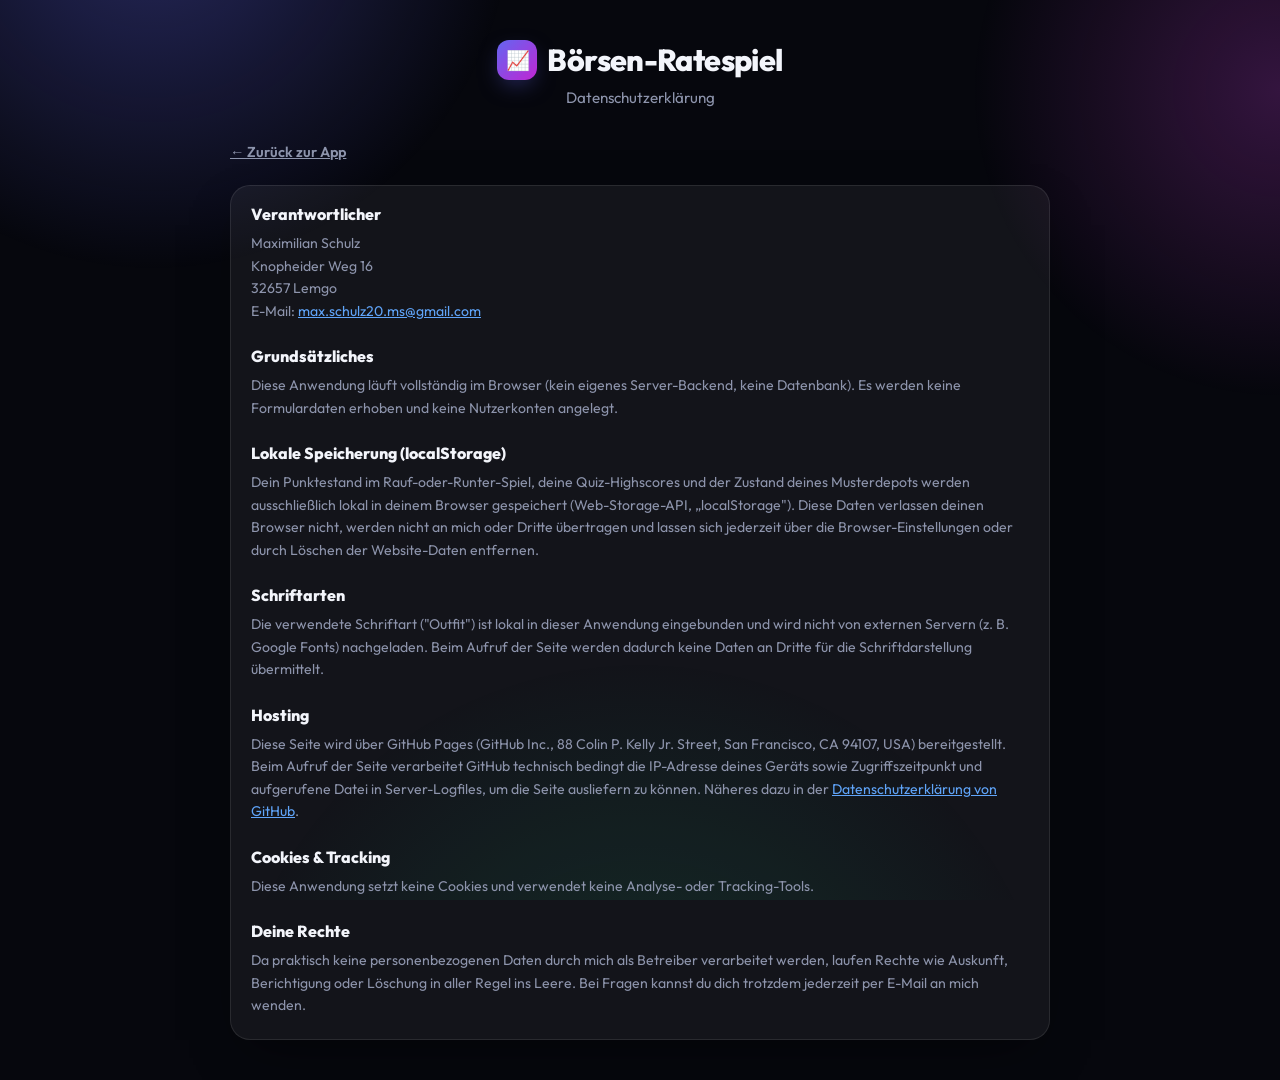
==== datenschutz.html @ 4394cbc9 "Launch prep: Impressum, Datenschutz, self-hosted font Vorbereitung für den geplanten öffentlichen St" ====
<!DOCTYPE html>
<html lang="de">
<head>
<meta charset="UTF-8">
<meta name="viewport" content="width=device-width, initial-scale=1.0">
<title>Datenschutz — Börsen-Ratespiel</title>
<meta name="robots" content="noindex">
<link rel="icon" href="favicon.png">
<link rel="stylesheet" href="style.css">
</head>
<body>
  <div class="bg-glow" aria-hidden="true"></div>
  <div class="app">
    <header>
      <h1><span class="logo-badge">📈</span> Börsen-Ratespiel</h1>
      <p class="subtitle">Datenschutzerklärung</p>
    </header>

    <a href="index.html" class="back-btn">← Zurück zur App</a>

    <div class="panel legal-panel">
      <h2>Verantwortlicher</h2>
      <p>
        Maximilian Schulz<br>
        Knopheider Weg 16<br>
        32657 Lemgo<br>
        E-Mail: <a href="mailto:max.schulz20.ms@gmail.com">max.schulz20.ms@gmail.com</a>
      </p>

      <h2>Grundsätzliches</h2>
      <p>
        Diese Anwendung läuft vollständig im Browser (kein eigenes Server-Backend, keine Datenbank). Es werden keine
        Formulardaten erhoben und keine Nutzerkonten angelegt.
      </p>

      <h2>Lokale Speicherung (localStorage)</h2>
      <p>
        Dein Punktestand im Rauf-oder-Runter-Spiel, deine Quiz-Highscores und der Zustand deines Musterdepots werden
        ausschließlich lokal in deinem Browser gespeichert (Web-Storage-API, „localStorage"). Diese Daten verlassen
        deinen Browser nicht, werden nicht an mich oder Dritte übertragen und lassen sich jederzeit über die
        Browser-Einstellungen oder durch Löschen der Website-Daten entfernen.
      </p>

      <h2>Schriftarten</h2>
      <p>
        Die verwendete Schriftart ("Outfit") ist lokal in dieser Anwendung eingebunden und wird nicht von externen
        Servern (z. B. Google Fonts) nachgeladen. Beim Aufruf der Seite werden dadurch keine Daten an Dritte für die
        Schriftdarstellung übermittelt.
      </p>

      <h2>Hosting</h2>
      <p>
        Diese Seite wird über GitHub Pages (GitHub Inc., 88 Colin P. Kelly Jr. Street, San Francisco, CA 94107, USA)
        bereitgestellt. Beim Aufruf der Seite verarbeitet GitHub technisch bedingt die IP-Adresse deines Geräts sowie
        Zugriffszeitpunkt und aufgerufene Datei in Server-Logfiles, um die Seite ausliefern zu können. Näheres dazu in
        der <a href="https://docs.github.com/site-policy/privacy-policies/github-general-privacy-statement" target="_blank" rel="noopener noreferrer">Datenschutzerklärung von GitHub</a>.
      </p>

      <h2>Cookies &amp; Tracking</h2>
      <p>Diese Anwendung setzt keine Cookies und verwendet keine Analyse- oder Tracking-Tools.</p>

      <h2>Deine Rechte</h2>
      <p>
        Da praktisch keine personenbezogenen Daten durch mich als Betreiber verarbeitet werden, laufen Rechte wie
        Auskunft, Berichtigung oder Löschung in aller Regel ins Leere. Bei Fragen kannst du dich trotzdem jederzeit
        per E-Mail an mich wenden.
      </p>
    </div>
  </div>
</body>
</html>
---- style.css ----
@font-face {
  font-family: 'Outfit';
  font-style: normal;
  font-weight: 400 800;
  font-display: swap;
  src: url('fonts/outfit-variable.woff2') format('woff2-variations'), url('fonts/outfit-variable.woff2') format('woff2');
}

:root {
  --bg: #06070d;
  --panel: rgba(255, 255, 255, 0.055);
  --panel-border: rgba(255, 255, 255, 0.09);
  --panel-hover: rgba(255, 255, 255, 0.09);
  --text: #f3f5fb;
  --muted: #8d94ac;
  --green: #34d399;
  --green-2: #10b981;
  --red: #fb7185;
  --red-2: #f43f5e;
  --blue: #60a5fa;
  --blue-2: #6366f1;
  --purple: #a78bfa;
  --purple-2: #c026d3;
  --accent: #6366f1;
  --shadow: 0 20px 50px -20px rgba(0, 0, 0, 0.6);
}

* { box-sizing: border-box; }

body {
  margin: 0;
  min-height: 100vh;
  background: var(--bg);
  color: var(--text);
  font-family: 'Outfit', -apple-system, BlinkMacSystemFont, "Segoe UI", Roboto, sans-serif;
  display: flex;
  justify-content: center;
  padding: 40px 16px;
  position: relative;
  overflow-x: hidden;
  -webkit-font-smoothing: antialiased;
}

.bg-glow {
  position: fixed;
  inset: 0;
  z-index: 0;
  pointer-events: none;
  background:
    radial-gradient(600px circle at 12% -10%, rgba(99, 102, 241, 0.35), transparent 60%),
    radial-gradient(560px circle at 100% 10%, rgba(217, 70, 239, 0.22), transparent 55%),
    radial-gradient(700px circle at 50% 120%, rgba(16, 185, 129, 0.16), transparent 60%);
  animation: drift 18s ease-in-out infinite alternate;
}

@keyframes drift {
  from { transform: translate3d(0, 0, 0) scale(1); }
  to { transform: translate3d(0, 20px, 0) scale(1.05); }
}

.app {
  width: 100%;
  max-width: 820px;
  position: relative;
  z-index: 1;
}

header {
  text-align: center;
  margin-bottom: 28px;
  animation: fadeInUp 0.5s ease both;
}

h1 {
  margin: 0 0 8px;
  font-size: 1.9rem;
  font-weight: 800;
  letter-spacing: -0.02em;
  display: flex;
  align-items: center;
  justify-content: center;
  gap: 10px;
}

.logo-badge {
  display: inline-flex;
  align-items: center;
  justify-content: center;
  width: 40px;
  height: 40px;
  border-radius: 12px;
  background: linear-gradient(135deg, var(--blue-2), var(--purple-2));
  font-size: 1.2rem;
  box-shadow: 0 8px 24px -8px rgba(99, 102, 241, 0.6);
}

.subtitle {
  margin: 0;
  color: var(--muted);
  font-size: 0.95rem;
}

/* Menu */

.menu-eyebrow {
  margin: 0 0 10px 4px;
  color: var(--muted);
  font-size: 0.72rem;
  font-weight: 700;
  text-transform: uppercase;
  letter-spacing: 0.08em;
  animation: fadeInUp 0.4s ease both;
}

.menu {
  display: flex;
  flex-direction: column;
  gap: 12px;
}

.menu-item {
  display: flex;
  align-items: center;
  gap: 16px;
  width: 100%;
  background: var(--panel);
  border: 1px solid var(--panel-border);
  backdrop-filter: blur(16px);
  -webkit-backdrop-filter: blur(16px);
  color: var(--text);
  border-radius: 18px;
  padding: 16px 18px;
  font-family: inherit;
  text-align: left;
  cursor: pointer;
  transition: transform 0.18s cubic-bezier(.2,.8,.2,1), background 0.18s ease, box-shadow 0.18s ease, border-color 0.18s ease;
  opacity: 0;
  animation: fadeInUp 0.5s cubic-bezier(.2,.8,.2,1) forwards;
}

.menu:nth-child(1) .menu-item:nth-child(1) { animation-delay: 0.05s; }
.menu .menu-item:nth-child(1) { animation-delay: 0.05s; }
.menu .menu-item:nth-child(2) { animation-delay: 0.12s; }
.menu .menu-item:nth-child(3) { animation-delay: 0.19s; }
.menu .menu-item:nth-child(4) { animation-delay: 0.26s; }

.menu-item:not(:disabled):hover {
  transform: translateY(-2px);
  background: var(--panel-hover);
  border-color: rgba(255, 255, 255, 0.16);
  box-shadow: var(--shadow);
}

.menu-item:not(:disabled):active { transform: translateY(0) scale(0.98); }
.menu-item:disabled { opacity: 0.35; cursor: default; }

.menu-icon {
  flex-shrink: 0;
  display: flex;
  align-items: center;
  justify-content: center;
  width: 46px;
  height: 46px;
  border-radius: 14px;
  font-size: 1.3rem;
  background: rgba(255, 255, 255, 0.06);
}

.menu-item.accent-blue .menu-icon { background: linear-gradient(135deg, rgba(96,165,250,0.35), rgba(99,102,241,0.25)); }
.menu-item.accent-purple .menu-icon { background: linear-gradient(135deg, rgba(167,139,250,0.35), rgba(192,38,211,0.25)); }
.menu-item.accent-game .menu-icon { background: linear-gradient(135deg, rgba(52,211,153,0.35), rgba(251,113,133,0.25)); }
.menu-item.accent-depot .menu-icon { background: linear-gradient(135deg, rgba(250,204,21,0.35), rgba(52,211,153,0.25)); }

.menu-text {
  flex: 1;
  display: flex;
  flex-direction: column;
  gap: 2px;
  min-width: 0;
}

.menu-label { font-size: 1.02rem; font-weight: 700; }
.menu-sub { font-size: 0.78rem; color: var(--muted); }

.menu-arrow {
  color: var(--muted);
  font-size: 1.1rem;
  transition: transform 0.18s ease, color 0.18s ease;
}

.menu-item:not(:disabled):hover .menu-arrow {
  transform: translateX(3px);
  color: var(--text);
}

/* Views */

.view {
  animation: fadeInUp 0.35s cubic-bezier(.2,.8,.2,1) both;
}

.view.hidden { display: none !important; }

.back-btn {
  display: inline-flex;
  align-items: center;
  gap: 6px;
  background: none;
  border: none;
  color: var(--muted);
  font-family: inherit;
  font-size: 0.9rem;
  font-weight: 600;
  cursor: pointer;
  padding: 8px 0;
  margin-bottom: 12px;
  transition: color 0.15s ease, transform 0.15s ease;
}

.back-btn:hover { color: var(--text); transform: translateX(-2px); }

@keyframes fadeInUp {
  from { opacity: 0; transform: translateY(14px); }
  to { opacity: 1; transform: translateY(0); }
}

/* Game */

.stats {
  display: flex;
  justify-content: space-between;
  gap: 12px;
  margin-bottom: 18px;
}

.stat {
  position: relative;
  flex: 1;
  background: var(--panel);
  border: 1px solid var(--panel-border);
  border-radius: 14px;
  padding: 12px 10px;
  text-align: center;
}

.multiplier-badge {
  position: absolute;
  top: -8px;
  right: -6px;
  background: linear-gradient(135deg, #facc15, #fb923c);
  color: #1a1200;
  font-size: 0.62rem;
  font-weight: 800;
  padding: 3px 7px;
  border-radius: 999px;
  box-shadow: 0 4px 10px -2px rgba(250, 204, 21, 0.6);
  animation: badgePop 0.3s cubic-bezier(.2,.8,.2,1) both;
}

@keyframes badgePop {
  from { transform: scale(0); }
  to { transform: scale(1); }
}

.round-timer-track {
  height: 6px;
  border-radius: 6px;
  background: rgba(255, 255, 255, 0.08);
  margin-bottom: 14px;
  overflow: hidden;
}

.round-timer-bar {
  height: 100%;
  background: linear-gradient(90deg, var(--blue-2), var(--purple-2));
  border-radius: 6px;
  transition: width 0.1s linear;
}

.round-timer-bar.urgent {
  background: linear-gradient(90deg, var(--red-2), var(--red));
}

.streak-toast {
  position: absolute;
  top: 14px;
  left: 50%;
  transform: translateX(-50%) scale(0.8);
  background: linear-gradient(135deg, rgba(250, 204, 21, 0.22), rgba(251, 146, 60, 0.22));
  border: 1px solid rgba(250, 204, 21, 0.5);
  color: #facc15;
  font-weight: 800;
  font-size: 0.85rem;
  padding: 8px 16px;
  border-radius: 999px;
  white-space: nowrap;
  opacity: 0;
}

.streak-toast.pop {
  animation: streakToastPop 1.8s cubic-bezier(.2,.8,.2,1) both;
}

@keyframes streakToastPop {
  0% { opacity: 0; transform: translateX(-50%) scale(0.8) translateY(-6px); }
  15% { opacity: 1; transform: translateX(-50%) scale(1.05) translateY(0); }
  25% { transform: translateX(-50%) scale(1) translateY(0); }
  80% { opacity: 1; }
  100% { opacity: 0; transform: translateX(-50%) scale(0.95) translateY(-4px); }
}

.stat .label {
  display: block;
  font-size: 0.68rem;
  color: var(--muted);
  text-transform: uppercase;
  letter-spacing: 0.06em;
}

.stat .value {
  display: block;
  font-size: 1.5rem;
  font-weight: 800;
  margin-top: 3px;
  font-variant-numeric: tabular-nums;
  transition: transform 0.25s cubic-bezier(.2,.8,.2,1);
}

.stat .value.bump { transform: scale(1.25); }

.chart-wrap {
  position: relative;
  background: var(--panel);
  border: 1px solid var(--panel-border);
  border-radius: 20px;
  padding: 14px;
  margin-bottom: 20px;
  box-shadow: var(--shadow);
}

canvas {
  width: 100%;
  height: auto;
  display: block;
  border-radius: 12px;
}

.banner {
  position: absolute;
  top: 50%;
  left: 50%;
  transform: translate(-50%, -50%) scale(0.9);
  padding: 16px 26px;
  border-radius: 16px;
  font-size: 1.35rem;
  font-weight: 800;
  text-align: center;
  backdrop-filter: blur(10px);
  -webkit-backdrop-filter: blur(10px);
  box-shadow: 0 16px 40px -12px rgba(0,0,0,0.6);
  animation: popIn 0.35s cubic-bezier(.2,.8,.2,1) both;
}

@keyframes popIn {
  from { opacity: 0; transform: translate(-50%, -50%) scale(0.75); }
  to { opacity: 1; transform: translate(-50%, -50%) scale(1); }
}

.banner.hidden { display: none; }
.banner.correct { background: rgba(52, 211, 153, 0.16); color: var(--green); border: 1px solid rgba(52, 211, 153, 0.4); }
.banner.wrong { background: rgba(251, 113, 133, 0.16); color: var(--red); border: 1px solid rgba(251, 113, 133, 0.4); }

.controls {
  display: flex;
  gap: 12px;
  margin-bottom: 16px;
}

.btn {
  flex: 1;
  padding: 15px 16px;
  border: none;
  border-radius: 14px;
  font-family: inherit;
  font-size: 1rem;
  font-weight: 700;
  cursor: pointer;
  transition: transform 0.15s cubic-bezier(.2,.8,.2,1), box-shadow 0.15s ease, opacity 0.15s ease;
  color: white;
}

.btn:not(:disabled):hover { transform: translateY(-2px); }
.btn:not(:disabled):active { transform: translateY(0) scale(0.97); }
.btn:disabled { opacity: 0.35; cursor: default; }

.btn.up {
  background: linear-gradient(135deg, var(--green), var(--green-2));
  box-shadow: 0 12px 24px -10px rgba(16, 185, 129, 0.6);
}

.btn.down {
  background: linear-gradient(135deg, var(--red), var(--red-2));
  box-shadow: 0 12px 24px -10px rgba(244, 63, 94, 0.6);
}

.btn.next {
  background: linear-gradient(135deg, var(--blue-2), var(--purple-2));
  box-shadow: 0 12px 24px -10px rgba(99, 102, 241, 0.6);
  flex: 1 1 100%;
}

.hint {
  text-align: center;
  color: var(--muted);
  font-size: 0.8rem;
  margin-top: 8px;
}

/* Panels (News / Lernen) */

.panel {
  background: var(--panel);
  border: 1px solid var(--panel-border);
  border-radius: 20px;
  padding: 18px 20px;
  margin-top: 4px;
  box-shadow: var(--shadow);
}

.panel h2 {
  margin: 0 0 14px;
  font-size: 1.15rem;
  font-weight: 800;
}

.info-list {
  list-style: none;
  margin: 0;
  padding: 0;
  display: flex;
  flex-direction: column;
  gap: 4px;
}

.info-list li {
  display: flex;
  flex-direction: column;
  gap: 3px;
  padding: 12px 14px;
  border-left: 3px solid var(--accent);
  border-radius: 0 12px 12px 0;
  background: rgba(255, 255, 255, 0.03);
  transition: background 0.15s ease, transform 0.15s ease;
}

.info-list li:hover {
  background: rgba(255, 255, 255, 0.06);
  transform: translateX(2px);
}

.info-list li:nth-child(4n+1) { border-left-color: var(--blue); }
.info-list li:nth-child(4n+2) { border-left-color: var(--purple); }
.info-list li:nth-child(4n+3) { border-left-color: var(--green); }
.info-list li:nth-child(4n+4) { border-left-color: var(--red); }

.info-headline {
  font-weight: 700;
  font-size: 0.95rem;
}

.info-desc {
  color: var(--muted);
  font-size: 0.85rem;
  line-height: 1.45;
}

.panel-note {
  margin: 16px 0 0;
  color: var(--muted);
  font-size: 0.72rem;
  text-align: center;
}

/* News */

.ticker {
  position: relative;
  overflow: hidden;
  background: linear-gradient(90deg, rgba(251, 113, 133, 0.16), rgba(250, 204, 21, 0.12));
  border: 1px solid rgba(251, 113, 133, 0.3);
  border-radius: 12px;
  padding: 8px 0;
  margin-bottom: 16px;
}

.ticker::before {
  content: '🔴 LIVE';
  position: absolute;
  left: 0;
  top: 0;
  bottom: 0;
  display: flex;
  align-items: center;
  padding: 0 10px;
  font-size: 0.68rem;
  font-weight: 800;
  background: var(--bg);
  color: var(--red);
  z-index: 2;
  box-shadow: 8px 0 12px -4px var(--bg);
}

.ticker-track {
  display: inline-block;
  white-space: nowrap;
  padding-left: 90px;
  font-size: 0.78rem;
  font-weight: 600;
  color: var(--text);
  animation: tickerScroll 30s linear infinite;
}

@keyframes tickerScroll {
  from { transform: translateX(0); }
  to { transform: translateX(-50%); }
}

.news-top {
  position: relative;
  background: linear-gradient(135deg, rgba(250, 204, 21, 0.14), rgba(251, 146, 60, 0.08));
  border: 1px solid rgba(250, 204, 21, 0.35);
  border-radius: 20px;
  padding: 20px 20px 18px;
  margin-bottom: 16px;
  box-shadow: var(--shadow);
}

.news-top-ribbon {
  display: inline-block;
  background: linear-gradient(135deg, #facc15, #fb923c);
  color: #1a1200;
  font-size: 0.68rem;
  font-weight: 800;
  padding: 4px 10px;
  border-radius: 999px;
  margin-bottom: 10px;
}

.news-top h3 {
  margin: 8px 0 6px;
  font-size: 1.15rem;
  font-weight: 800;
}

.news-top p {
  margin: 0;
  color: var(--muted);
  font-size: 0.88rem;
  line-height: 1.5;
}

.news-chip {
  display: inline-block;
  font-size: 0.65rem;
  font-weight: 700;
  padding: 3px 8px;
  border-radius: 999px;
  margin-right: 6px;
}

.news-chip.category {
  background: rgba(96, 165, 250, 0.18);
  color: var(--blue);
}

.news-chip.sentiment {
  background: rgba(255, 255, 255, 0.08);
  color: var(--text);
}

.news-meta {
  display: flex;
  align-items: center;
  gap: 4px;
  margin-bottom: 2px;
}

.news-impact {
  margin-left: auto;
  font-size: 0.7rem;
  opacity: 0.9;
}

.news-feed li {
  animation: fadeInUp 0.3s ease both;
}

.news-feed li:nth-child(1) { animation-delay: 0.05s; }
.news-feed li:nth-child(2) { animation-delay: 0.1s; }
.news-feed li:nth-child(3) { animation-delay: 0.15s; }

/* Musterdepot */

.depot-panel-head {
  display: flex;
  align-items: center;
  justify-content: space-between;
  gap: 12px;
  margin-bottom: 14px;
}

.depot-panel-head h2 { margin: 0; }

.mini-btn {
  background: rgba(255, 255, 255, 0.08);
  border: 1px solid var(--panel-border);
  color: var(--text);
  font-family: inherit;
  font-size: 0.78rem;
  font-weight: 700;
  padding: 8px 12px;
  border-radius: 10px;
  cursor: pointer;
  transition: transform 0.15s ease, background 0.15s ease;
  white-space: nowrap;
}

.mini-btn:hover:not(:disabled) { background: rgba(255, 255, 255, 0.14); transform: translateY(-1px); }
.mini-btn:active:not(:disabled) { transform: translateY(0) scale(0.96); }
.mini-btn:disabled { opacity: 0.3; cursor: default; }

.mini-btn.buy { background: rgba(52, 211, 153, 0.18); border-color: rgba(52, 211, 153, 0.4); color: var(--green); }
.mini-btn.buy:hover:not(:disabled) { background: rgba(52, 211, 153, 0.28); }

.mini-btn.sell { background: rgba(251, 113, 133, 0.18); border-color: rgba(251, 113, 133, 0.4); color: var(--red); }
.mini-btn.sell:hover:not(:disabled) { background: rgba(251, 113, 133, 0.28); }

.mini-btn.start { background: rgba(52, 211, 153, 0.18); border-color: rgba(52, 211, 153, 0.4); color: var(--green); }
.mini-btn.start:hover:not(:disabled) { background: rgba(52, 211, 153, 0.28); }

.mini-btn.stop { background: rgba(250, 204, 21, 0.18); border-color: rgba(250, 204, 21, 0.4); color: #facc15; }
.mini-btn.stop:hover:not(:disabled) { background: rgba(250, 204, 21, 0.28); }

.live-hint {
  display: flex;
  align-items: center;
  gap: 8px;
  margin: 0 0 14px;
  font-size: 0.78rem;
  color: var(--muted);
}

.live-dot {
  width: 8px;
  height: 8px;
  border-radius: 50%;
  background: var(--green);
  box-shadow: 0 0 0 rgba(52, 211, 153, 0.6);
  animation: livePulse 1.6s ease infinite;
}

@keyframes livePulse {
  0% { box-shadow: 0 0 0 0 rgba(52, 211, 153, 0.6); }
  70% { box-shadow: 0 0 0 6px rgba(52, 211, 153, 0); }
  100% { box-shadow: 0 0 0 0 rgba(52, 211, 153, 0); }
}

.stock-price.flash-up, .stock-price.flash-down {
  border-radius: 4px;
  animation: priceFlash 1s ease;
}

.stock-price.flash-up { color: var(--green); }
.stock-price.flash-down { color: var(--red); }

@keyframes priceFlash {
  from { background: rgba(255, 255, 255, 0.18); }
  to { background: transparent; }
}

.stock-list {
  list-style: none;
  margin: 0;
  padding: 0;
  display: flex;
  flex-direction: column;
  gap: 8px;
}

.stock-row {
  display: flex;
  align-items: center;
  justify-content: space-between;
  gap: 12px;
  padding: 12px 14px;
  background: rgba(255, 255, 255, 0.03);
  border-radius: 12px;
  flex-wrap: wrap;
}

.stock-info {
  display: flex;
  flex-direction: column;
  gap: 2px;
  min-width: 0;
}

.stock-name { font-weight: 700; font-size: 0.95rem; }
.stock-price { font-size: 0.8rem; color: var(--muted); }
.stock-position { font-size: 0.78rem; color: var(--blue); }

.stock-actions {
  display: flex;
  gap: 8px;
  flex-shrink: 0;
}

.link-btn {
  background: none;
  border: none;
  color: var(--blue);
  font-family: inherit;
  font-size: inherit;
  font-weight: 700;
  cursor: pointer;
  padding: 0;
  text-decoration: underline;
}

.depot-reset-hint { margin-top: 14px; }

/* Lernen: Quiz */

.quiz-intro { margin: 0 0 16px; text-align: left; }

.level-list {
  list-style: none;
  margin: 0;
  padding: 0;
  display: flex;
  flex-direction: column;
  gap: 10px;
}

.level-row .level-btn { width: 100%; }

.quiz-progress-track {
  height: 6px;
  border-radius: 6px;
  background: rgba(255, 255, 255, 0.08);
  margin-bottom: 16px;
  overflow: hidden;
}

.quiz-progress-bar {
  height: 100%;
  background: linear-gradient(90deg, var(--blue-2), var(--purple-2));
  border-radius: 6px;
  transition: width 0.3s ease;
}

.quiz-panel h2 { font-size: 1.15rem; line-height: 1.4; }

.answer-list {
  list-style: none;
  margin: 0;
  padding: 0;
  display: flex;
  flex-direction: column;
  gap: 10px;
}

.answer-btn {
  width: 100%;
  text-align: left;
  background: rgba(255, 255, 255, 0.05);
  border: 1px solid var(--panel-border);
  color: var(--text);
  font-family: inherit;
  font-size: 0.92rem;
  font-weight: 600;
  padding: 13px 16px;
  border-radius: 12px;
  cursor: pointer;
  transition: background 0.15s ease, transform 0.15s ease, border-color 0.15s ease;
}

.answer-btn:not(:disabled):hover {
  background: rgba(255, 255, 255, 0.09);
  transform: translateY(-1px);
}

.answer-btn:disabled { cursor: default; }

.answer-btn.correct {
  background: rgba(52, 211, 153, 0.2);
  border-color: var(--green);
  color: var(--green);
}

.answer-btn.wrong {
  background: rgba(251, 113, 133, 0.2);
  border-color: var(--red);
  color: var(--red);
}

.quiz-explanation {
  margin: 14px 0 0;
  padding: 12px 14px;
  border-radius: 12px;
  font-size: 0.85rem;
  line-height: 1.5;
  background: rgba(255, 255, 255, 0.04);
}

.quiz-explanation.correct { color: var(--green); }
.quiz-explanation.wrong { color: var(--red); }

#quizNext { margin-top: 16px; }

.result-panel {
  text-align: center;
  padding: 32px 20px;
  animation: resultPopIn 0.4s cubic-bezier(.2,.8,.2,1) both;
}

@keyframes resultPopIn {
  from { opacity: 0; transform: scale(0.9); }
  to { opacity: 1; transform: scale(1); }
}

.result-emoji { font-size: 3rem; margin-bottom: 8px; }

.result-panel h2 { margin: 0 0 8px; font-size: 1.4rem; }

.result-panel .controls { margin-top: 20px; margin-bottom: 0; }

/* Confirm modal */

.modal-overlay {
  position: fixed;
  inset: 0;
  z-index: 100;
  display: flex;
  align-items: center;
  justify-content: center;
  padding: 20px;
  background: rgba(6, 7, 13, 0.7);
  backdrop-filter: blur(4px);
  -webkit-backdrop-filter: blur(4px);
  animation: fadeInUp 0.2s ease both;
}

.modal-overlay.hidden { display: none !important; }

.modal-panel {
  width: 100%;
  max-width: 360px;
  background: var(--panel);
  border: 1px solid var(--panel-border);
  border-radius: 18px;
  padding: 22px 20px;
  box-shadow: var(--shadow);
  backdrop-filter: blur(20px);
  -webkit-backdrop-filter: blur(20px);
  animation: resultPopIn 0.25s cubic-bezier(.2,.8,.2,1) both;
}

.modal-panel p {
  margin: 0 0 18px;
  font-size: 0.92rem;
  line-height: 1.5;
  text-align: center;
}

.modal-panel .controls { margin: 0; }

/* Legal pages (Impressum / Datenschutz) */

.legal-panel h2 {
  margin: 24px 0 8px;
  font-size: 1rem;
}

.legal-panel h2:first-child { margin-top: 0; }

.legal-panel p {
  margin: 0 0 4px;
  color: var(--muted);
  font-size: 0.88rem;
  line-height: 1.6;
}

.legal-panel a { color: var(--blue); }

.app-footer {
  text-align: center;
  margin-top: 28px;
  padding-top: 4px;
}

.app-footer a {
  color: var(--muted);
  font-size: 0.75rem;
  text-decoration: none;
  margin: 0 8px;
}

.app-footer a:hover { color: var(--text); text-decoration: underline; }

/* Confetti */

.confetti-piece {
  position: fixed;
  top: -12px;
  z-index: 50;
  border-radius: 2px;
  pointer-events: none;
  animation: confetti-fall linear forwards;
}

@keyframes confetti-fall {
  to { transform: translateY(110vh) rotate(540deg); opacity: 0.9; }
}

.hidden { display: none !important; }

@media (prefers-reduced-motion: reduce) {
  *, *::before, *::after { animation-duration: 0.01ms !important; animation-iteration-count: 1 !important; }
}
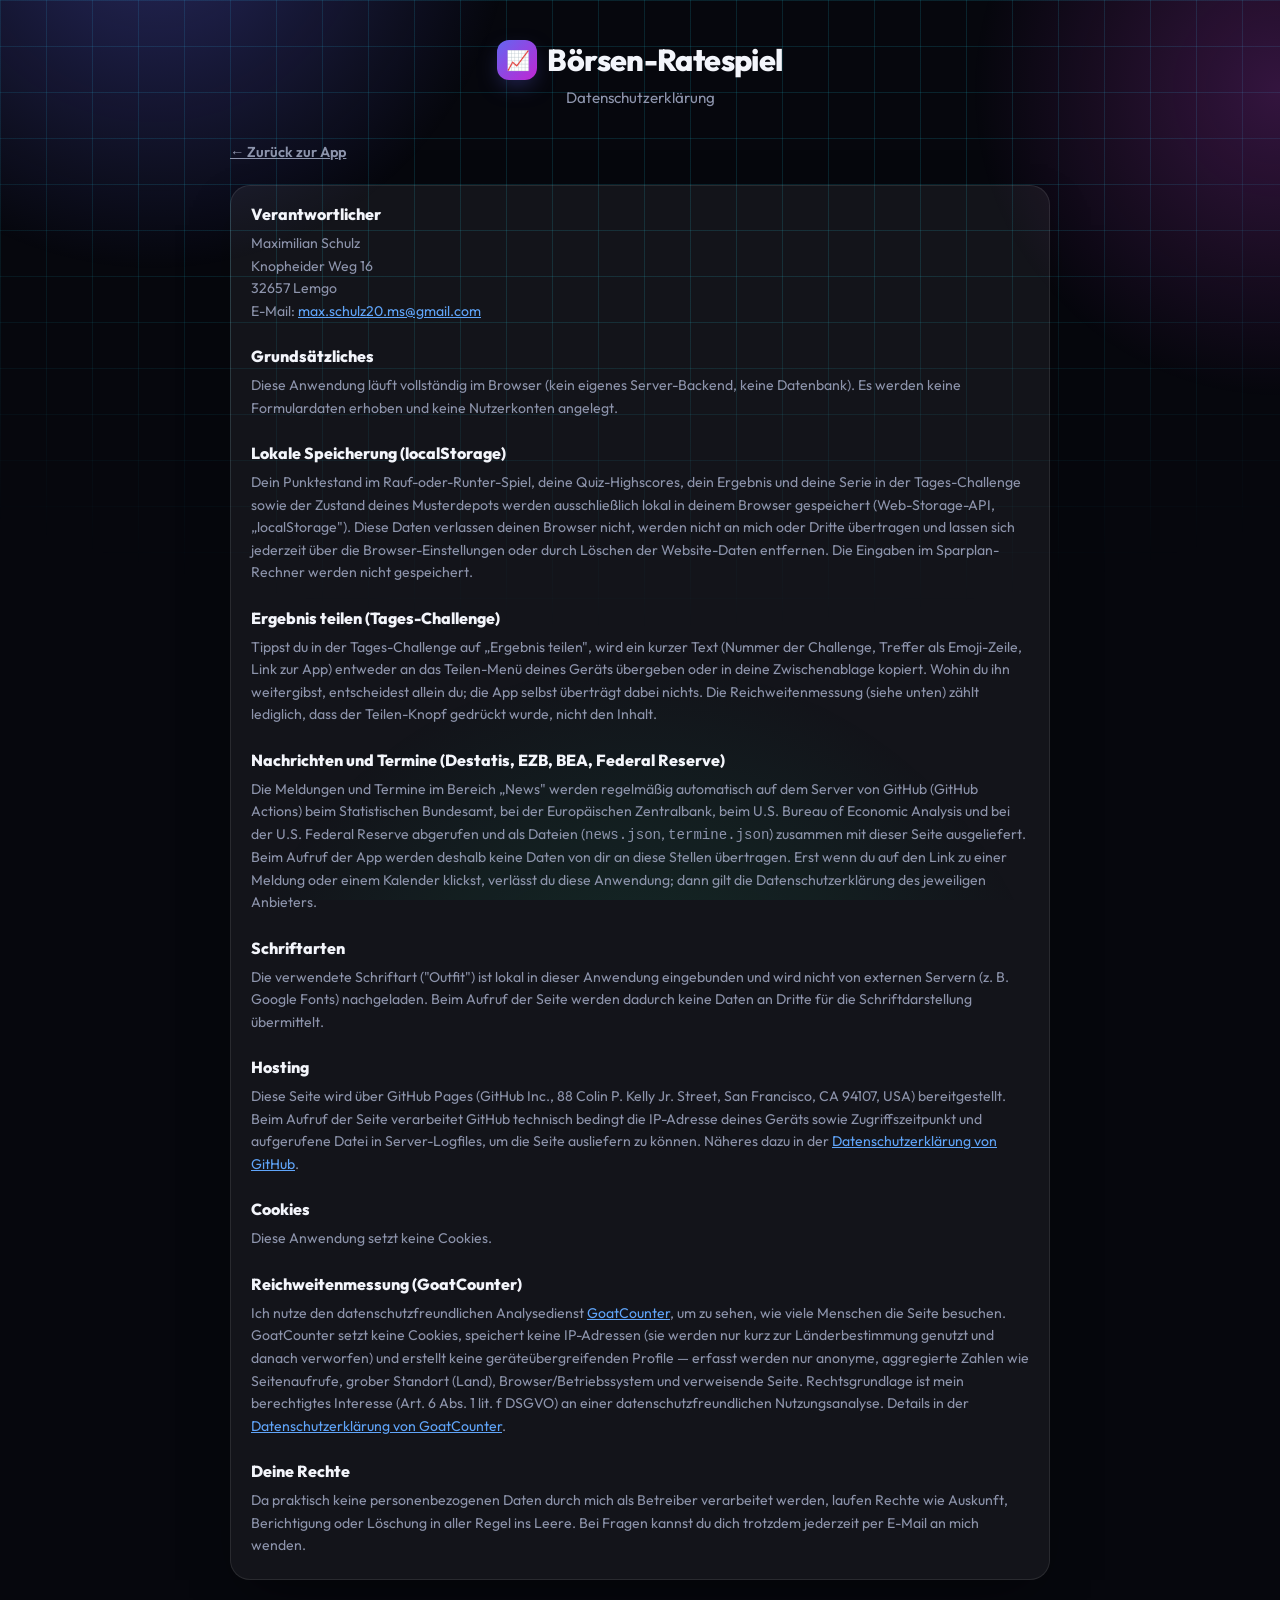
==== commit 47c9d577: "Add daily challenge, savings plan calculator, glossary and larger quiz - Tages-Challenge: 5 seeded p" ====
--- a/datenschutz.html
+++ b/datenschutz.html
@@ -9,6 +9,7 @@
 <link rel="stylesheet" href="style.css">
 </head>
 <body>
+  <div class="bg-grid" aria-hidden="true"></div>
   <div class="bg-glow" aria-hidden="true"></div>
   <div class="app">
     <header>
@@ -35,10 +36,29 @@
 
       <h2>Lokale Speicherung (localStorage)</h2>
       <p>
-        Dein Punktestand im Rauf-oder-Runter-Spiel, deine Quiz-Highscores und der Zustand deines Musterdepots werden
-        ausschließlich lokal in deinem Browser gespeichert (Web-Storage-API, „localStorage"). Diese Daten verlassen
-        deinen Browser nicht, werden nicht an mich oder Dritte übertragen und lassen sich jederzeit über die
-        Browser-Einstellungen oder durch Löschen der Website-Daten entfernen.
+        Dein Punktestand im Rauf-oder-Runter-Spiel, deine Quiz-Highscores, dein Ergebnis und deine Serie in der
+        Tages-Challenge sowie der Zustand deines Musterdepots werden ausschließlich lokal in deinem Browser gespeichert
+        (Web-Storage-API, „localStorage"). Diese Daten verlassen deinen Browser nicht, werden nicht an mich oder Dritte
+        übertragen und lassen sich jederzeit über die Browser-Einstellungen oder durch Löschen der Website-Daten entfernen.
+        Die Eingaben im Sparplan-Rechner werden nicht gespeichert.
+      </p>
+
+      <h2>Ergebnis teilen (Tages-Challenge)</h2>
+      <p>
+        Tippst du in der Tages-Challenge auf „Ergebnis teilen", wird ein kurzer Text (Nummer der Challenge, Treffer als
+        Emoji-Zeile, Link zur App) entweder an das Teilen-Menü deines Geräts übergeben oder in deine Zwischenablage kopiert.
+        Wohin du ihn weitergibst, entscheidest allein du; die App selbst überträgt dabei nichts. Die Reichweitenmessung
+        (siehe unten) zählt lediglich, dass der Teilen-Knopf gedrückt wurde, nicht den Inhalt.
+      </p>
+
+      <h2>Nachrichten und Termine (Destatis, EZB, BEA, Federal Reserve)</h2>
+      <p>
+        Die Meldungen und Termine im Bereich „News" werden regelmäßig automatisch auf dem Server von GitHub (GitHub
+        Actions) beim Statistischen Bundesamt, bei der Europäischen Zentralbank, beim U.S. Bureau of Economic Analysis
+        und bei der U.S. Federal Reserve abgerufen und als Dateien (<code>news.json</code>, <code>termine.json</code>)
+        zusammen mit dieser Seite ausgeliefert. Beim Aufruf der App werden deshalb keine Daten von dir an diese Stellen
+        übertragen. Erst wenn du auf den Link zu einer Meldung oder einem Kalender klickst, verlässt du diese Anwendung; dann gilt die
+        Datenschutzerklärung des jeweiligen Anbieters.
       </p>
 
       <h2>Schriftarten</h2>
@@ -56,8 +76,19 @@
         der <a href="https://docs.github.com/site-policy/privacy-policies/github-general-privacy-statement" target="_blank" rel="noopener noreferrer">Datenschutzerklärung von GitHub</a>.
       </p>
 
-      <h2>Cookies &amp; Tracking</h2>
-      <p>Diese Anwendung setzt keine Cookies und verwendet keine Analyse- oder Tracking-Tools.</p>
+      <h2>Cookies</h2>
+      <p>Diese Anwendung setzt keine Cookies.</p>
+
+      <h2>Reichweitenmessung (GoatCounter)</h2>
+      <p>
+        Ich nutze den datenschutzfreundlichen Analysedienst <a href="https://www.goatcounter.com/" target="_blank" rel="noopener noreferrer">GoatCounter</a>,
+        um zu sehen, wie viele Menschen die Seite besuchen. GoatCounter setzt keine Cookies, speichert keine
+        IP-Adressen (sie werden nur kurz zur Länderbestimmung genutzt und danach verworfen) und erstellt keine
+        geräteübergreifenden Profile — erfasst werden nur anonyme, aggregierte Zahlen wie Seitenaufrufe, grober
+        Standort (Land), Browser/Betriebssystem und verweisende Seite. Rechtsgrundlage ist mein berechtigtes
+        Interesse (Art. 6 Abs. 1 lit. f DSGVO) an einer datenschutzfreundlichen Nutzungsanalyse. Details in der
+        <a href="https://www.goatcounter.com/privacy" target="_blank" rel="noopener noreferrer">Datenschutzerklärung von GoatCounter</a>.
+      </p>
 
       <h2>Deine Rechte</h2>
       <p>
--- a/style.css
+++ b/style.css
@@ -22,6 +22,8 @@
   --purple: #a78bfa;
   --purple-2: #c026d3;
   --accent: #6366f1;
+  --ai: #22d3ee;
+  --ai-2: #0891b2;
   --shadow: 0 20px 50px -20px rgba(0, 0, 0, 0.6);
 }
 
@@ -51,6 +53,25 @@
     radial-gradient(560px circle at 100% 10%, rgba(217, 70, 239, 0.22), transparent 55%),
     radial-gradient(700px circle at 50% 120%, rgba(16, 185, 129, 0.16), transparent 60%);
   animation: drift 18s ease-in-out infinite alternate;
+}
+
+.bg-grid {
+  position: fixed;
+  inset: 0;
+  z-index: 0;
+  pointer-events: none;
+  background-image:
+    linear-gradient(rgba(34, 211, 238, 0.14) 1px, transparent 1px),
+    linear-gradient(90deg, rgba(34, 211, 238, 0.14) 1px, transparent 1px);
+  background-size: 46px 46px;
+  mask-image: radial-gradient(ellipse 90% 70% at 50% 0%, #000 50%, transparent 100%);
+  -webkit-mask-image: radial-gradient(ellipse 90% 70% at 50% 0%, #000 50%, transparent 100%);
+  animation: gridDrift 30s linear infinite;
+}
+
+@keyframes gridDrift {
+  from { background-position: 0 0, 0 0; }
+  to { background-position: 42px 42px, 42px 42px; }
 }
 
 @keyframes drift {
@@ -233,6 +254,15 @@
   margin-bottom: 18px;
 }
 
+@media (max-width: 480px) {
+  .stats {
+    flex-wrap: wrap;
+  }
+  .stats .stat {
+    flex: 1 1 calc(50% - 6px);
+  }
+}
+
 .stat {
   position: relative;
   flex: 1;
@@ -494,7 +524,7 @@
 }
 
 .ticker::before {
-  content: '🔴 LIVE';
+  content: attr(data-label);
   position: absolute;
   left: 0;
   top: 0;
@@ -513,12 +543,14 @@
 .ticker-track {
   display: inline-block;
   white-space: nowrap;
-  padding-left: 90px;
+  padding-left: 116px;
   font-size: 0.78rem;
   font-weight: 600;
   color: var(--text);
-  animation: tickerScroll 30s linear infinite;
-}
+  animation: tickerScroll 60s linear infinite;
+}
+
+.ticker:hover .ticker-track { animation-play-state: paused; }
 
 @keyframes tickerScroll {
   from { transform: translateX(0); }
@@ -591,6 +623,72 @@
   opacity: 0.9;
 }
 
+.news-chip.category[data-cat="Markt"] { background: rgba(96, 165, 250, 0.18); color: var(--blue); }
+.news-chip.category[data-cat="Politik"] { background: rgba(167, 139, 250, 0.18); color: var(--purple); }
+.news-chip.category[data-cat="Unternehmen"] { background: rgba(52, 211, 153, 0.16); color: var(--green); }
+.news-chip.category[data-cat="Trend"] { background: rgba(250, 204, 21, 0.16); color: #facc15; }
+.news-chip.category[data-cat="Geldpolitik"] { background: rgba(167, 139, 250, 0.18); color: var(--purple); }
+.news-chip.category[data-cat="Preise"] { background: rgba(250, 204, 21, 0.16); color: #facc15; }
+.news-chip.category[data-cat="Konjunktur"] { background: rgba(96, 165, 250, 0.18); color: var(--blue); }
+.news-chip.category[data-cat="Arbeit"] { background: rgba(52, 211, 153, 0.16); color: var(--green); }
+.news-chip.category[data-cat="Wirtschaft"] { background: rgba(255, 255, 255, 0.08); color: var(--muted); }
+
+.news-lang {
+  display: inline-block;
+  padding: 1px 6px;
+  border-radius: 6px;
+  border: 1px solid var(--panel-border);
+  font-size: 0.62rem;
+  font-weight: 800;
+  letter-spacing: 0.04em;
+  vertical-align: 1px;
+}
+
+.news-status {
+  margin: 0 0 16px;
+  padding: 10px 14px;
+  border-radius: 12px;
+  border: 1px solid rgba(250, 204, 21, 0.35);
+  background: rgba(250, 204, 21, 0.1);
+  color: #fde68a;
+  font-size: 0.8rem;
+  line-height: 1.4;
+}
+
+.news-loading {
+  margin: 0;
+  color: var(--muted);
+  font-size: 0.9rem;
+  text-align: center;
+}
+
+.news-source {
+  display: block;
+  margin-top: 4px;
+  color: var(--muted);
+  font-size: 0.72rem;
+}
+
+.news-source.example { color: #fde68a; }
+
+.news-source a,
+.panel-note a {
+  color: var(--blue);
+  text-decoration: none;
+}
+
+.news-source a:hover,
+.panel-note a:hover { text-decoration: underline; }
+
+a.info-headline,
+a.news-top-link {
+  color: inherit;
+  text-decoration: none;
+}
+
+a.info-headline:hover,
+a.news-top-link:hover { text-decoration: underline; text-underline-offset: 3px; }
+
 .news-feed li {
   animation: fadeInUp 0.3s ease both;
 }
@@ -599,7 +697,134 @@
 .news-feed li:nth-child(2) { animation-delay: 0.1s; }
 .news-feed li:nth-child(3) { animation-delay: 0.15s; }
 
+/* Termine (Wochenvorschau) */
+
+.termine-panel { margin-bottom: 16px; }
+
+.termine-days {
+  display: flex;
+  flex-direction: column;
+  gap: 14px;
+}
+
+.termine-day-label {
+  margin: 0 0 6px;
+  font-size: 0.78rem;
+  font-weight: 800;
+  letter-spacing: 0.04em;
+  text-transform: uppercase;
+  color: var(--muted);
+}
+
+.termine-day.today .termine-day-label { color: var(--blue); }
+
+.termine-list {
+  list-style: none;
+  margin: 0;
+  padding: 0;
+  display: flex;
+  flex-direction: column;
+  gap: 4px;
+}
+
+.termine-list li {
+  display: flex;
+  gap: 12px;
+  padding: 10px 14px;
+  border-left: 3px solid var(--panel-border);
+  border-radius: 0 12px 12px 0;
+  background: rgba(255, 255, 255, 0.03);
+}
+
+.termine-list li.key { border-left-color: #facc15; }
+
+.termine-time {
+  flex: 0 0 3.2em;
+  font-weight: 800;
+  font-size: 0.85rem;
+  font-variant-numeric: tabular-nums;
+  color: var(--text);
+}
+
+.termine-body {
+  display: flex;
+  flex-direction: column;
+  gap: 2px;
+  min-width: 0;
+}
+
+.termine-title {
+  font-weight: 700;
+  font-size: 0.9rem;
+  line-height: 1.35;
+  overflow-wrap: anywhere;
+}
+
+.termine-key {
+  display: inline-block;
+  font-size: 0.62rem;
+  font-weight: 800;
+  padding: 1px 7px;
+  border-radius: 999px;
+  background: rgba(250, 204, 21, 0.16);
+  color: #facc15;
+  vertical-align: 1px;
+  white-space: nowrap;
+}
+
+.termine-sub {
+  color: var(--muted);
+  font-size: 0.8rem;
+  line-height: 1.4;
+}
+
+.termine-body .news-source { margin-top: 2px; }
+
 /* Musterdepot */
+
+.depot-hero {
+  text-align: center;
+  background: var(--panel);
+  border: 1px solid var(--panel-border);
+  border-radius: 20px;
+  padding: 22px 16px 18px;
+  margin-bottom: 12px;
+  box-shadow: var(--shadow);
+}
+
+.depot-hero-label {
+  display: block;
+  font-size: 0.72rem;
+  font-weight: 700;
+  color: var(--muted);
+  text-transform: uppercase;
+  letter-spacing: 0.06em;
+}
+
+.depot-hero-value {
+  display: block;
+  font-size: 2.6rem;
+  font-weight: 800;
+  font-variant-numeric: tabular-nums;
+  margin: 4px 0 10px;
+  line-height: 1.1;
+}
+
+.depot-hero-return {
+  display: inline-block;
+  background: rgba(255, 255, 255, 0.07);
+  padding: 4px 14px;
+  border-radius: 999px;
+  font-size: 0.85rem;
+  font-weight: 700;
+}
+
+.depot-substats {
+  display: grid;
+  grid-template-columns: 1fr 1fr;
+  gap: 12px;
+  margin-bottom: 18px;
+}
 
 .depot-panel-head {
   display: flex;
@@ -728,6 +953,60 @@
 }
 
 .depot-reset-hint { margin-top: 14px; }
+
+/* Musterdepot: Broker-Empfehlung (Werbung/Partnerlinks) */
+
+.broker-cta {
+  position: relative;
+  margin-top: 14px;
+  background: linear-gradient(135deg, rgba(52, 211, 153, 0.12), rgba(16, 185, 129, 0.06));
+  border: 1px solid rgba(52, 211, 153, 0.3);
+}
+
+.broker-cta-badge {
+  position: absolute;
+  top: 14px;
+  right: 16px;
+  font-size: 0.68rem;
+  font-weight: 700;
+  text-transform: uppercase;
+  letter-spacing: 0.06em;
+  color: var(--muted);
+  background: rgba(255, 255, 255, 0.08);
+  padding: 3px 8px;
+  border-radius: 999px;
+}
+
+.broker-cta-title { margin: 0 0 8px; padding-right: 70px; }
+.broker-cta-text { margin: 0 0 14px; color: var(--muted); }
+
+.broker-cta-links {
+  display: flex;
+  flex-wrap: wrap;
+  gap: 10px;
+  margin-bottom: 12px;
+}
+
+.broker-cta-btn {
+  display: inline-flex;
+  align-items: center;
+  gap: 6px;
+  background: rgba(52, 211, 153, 0.18);
+  border: 1px solid rgba(52, 211, 153, 0.4);
+  color: var(--text);
+  font-weight: 700;
+  font-size: 0.85rem;
+  text-decoration: none;
+  padding: 10px 16px;
+  border-radius: 12px;
+  transition: transform 0.15s ease, background 0.15s ease;
+}
+
+.broker-cta-btn:hover { background: rgba(52, 211, 153, 0.28); transform: translateY(-1px); }
+.broker-cta-btn:active { transform: translateY(0) scale(0.97); }
+.broker-cta-arrow { color: var(--green); }
+
+.broker-cta-disclaimer { margin: 0; font-size: 0.72rem; color: var(--muted); }
 
 /* Lernen: Quiz */
 
@@ -908,6 +1187,247 @@
 
 .app-footer a:hover { color: var(--text); text-decoration: underline; }
 
+/* Boot-Splash */
+
+.boot-splash {
+  position: fixed;
+  inset: 0;
+  z-index: 300;
+  display: flex;
+  flex-direction: column;
+  align-items: center;
+  justify-content: center;
+  gap: 18px;
+  background: var(--bg);
+  transition: opacity 0.5s ease;
+}
+
+.boot-splash.hide { opacity: 0; pointer-events: none; }
+
+.boot-badge {
+  width: 72px;
+  height: 72px;
+  border-radius: 20px;
+  background: linear-gradient(135deg, var(--blue-2), var(--purple-2));
+  display: flex;
+  align-items: center;
+  justify-content: center;
+  font-size: 1.9rem;
+  box-shadow: 0 0 0 0 rgba(34, 211, 238, 0.5);
+  animation: bootPulse 1.6s ease-in-out infinite;
+}
+
+@keyframes bootPulse {
+  0% { box-shadow: 0 0 0 0 rgba(34, 211, 238, 0.5); }
+  70% { box-shadow: 0 0 0 22px rgba(34, 211, 238, 0); }
+  100% { box-shadow: 0 0 0 0 rgba(34, 211, 238, 0); }
+}
+
+.boot-text {
+  display: flex;
+  align-items: center;
+  gap: 8px;
+  color: var(--muted);
+  font-size: 0.85rem;
+  font-weight: 600;
+  letter-spacing: 0.02em;
+}
+
+.boot-text .ai-typing-dots span { background: var(--ai); }
+
+.boot-bar-track {
+  width: 160px;
+  height: 4px;
+  border-radius: 4px;
+  background: rgba(255, 255, 255, 0.08);
+  overflow: hidden;
+}
+
+.boot-bar-fill {
+  height: 100%;
+  width: 0%;
+  border-radius: 4px;
+  background: linear-gradient(90deg, var(--ai), var(--blue-2));
+  animation: bootFill 1.1s ease forwards;
+}
+
+@keyframes bootFill {
+  to { width: 100%; }
+}
+
+/* KI-Berater */
+
+.ai-advisor-btn {
+  display: flex;
+  align-items: center;
+  gap: 14px;
+  width: 100%;
+  background: linear-gradient(135deg, rgba(34, 211, 238, 0.14), rgba(8, 145, 178, 0.08));
+  border: 1px solid rgba(34, 211, 238, 0.35);
+  border-radius: 18px;
+  padding: 14px 18px;
+  margin-bottom: 16px;
+  color: var(--text);
+  font-family: inherit;
+  text-align: left;
+  cursor: pointer;
+  position: relative;
+  overflow: hidden;
+  transition: transform 0.15s ease, border-color 0.15s ease;
+}
+
+.ai-advisor-btn::before {
+  content: '';
+  position: absolute;
+  inset: -2px;
+  border-radius: 20px;
+  padding: 2px;
+  background: conic-gradient(from 0deg, var(--ai), transparent 30%, var(--ai), transparent 60%, var(--ai));
+  -webkit-mask: linear-gradient(#000 0 0) content-box, linear-gradient(#000 0 0);
+  -webkit-mask-composite: xor;
+  mask-composite: exclude;
+  opacity: 0.5;
+  animation: aiGlowSpin 4s linear infinite;
+  pointer-events: none;
+}
+
+@keyframes aiGlowSpin {
+  to { transform: rotate(360deg); }
+}
+
+.ai-advisor-btn:hover { transform: translateY(-2px); border-color: rgba(34, 211, 238, 0.6); }
+.ai-advisor-btn:active { transform: translateY(0) scale(0.98); }
+
+.ai-advisor-icon {
+  flex-shrink: 0;
+  display: flex;
+  align-items: center;
+  justify-content: center;
+  width: 44px;
+  height: 44px;
+  border-radius: 14px;
+  font-size: 1.3rem;
+  background: rgba(34, 211, 238, 0.16);
+}
+
+.ai-advisor-text { flex: 1; display: flex; flex-direction: column; gap: 2px; }
+.ai-advisor-title { font-weight: 700; font-size: 0.98rem; color: var(--ai); }
+.ai-advisor-sub { font-size: 0.78rem; color: var(--muted); }
+.ai-advisor-arrow { color: var(--ai); font-size: 1.1rem; }
+
+.ai-panel {
+  max-width: 420px;
+  display: flex;
+  flex-direction: column;
+  max-height: 80vh;
+}
+
+.ai-chat-header {
+  display: flex;
+  align-items: center;
+  gap: 10px;
+  margin-bottom: 14px;
+}
+
+.ai-avatar {
+  width: 36px;
+  height: 36px;
+  border-radius: 50%;
+  background: linear-gradient(135deg, var(--ai), var(--ai-2));
+  display: flex;
+  align-items: center;
+  justify-content: center;
+  font-size: 1.05rem;
+  flex-shrink: 0;
+}
+
+.ai-chat-title { font-weight: 800; flex: 1; }
+
+.ai-close {
+  background: rgba(255, 255, 255, 0.08);
+  border: none;
+  color: var(--text);
+  width: 28px;
+  height: 28px;
+  border-radius: 50%;
+  cursor: pointer;
+  font-size: 0.85rem;
+}
+
+.ai-chat-body {
+  display: flex;
+  flex-direction: column;
+  gap: 10px;
+  overflow-y: auto;
+  min-height: 100px;
+}
+
+.ai-bubble {
+  background: rgba(34, 211, 238, 0.1);
+  border: 1px solid rgba(34, 211, 238, 0.25);
+  border-radius: 14px 14px 14px 4px;
+  padding: 12px 14px;
+  font-size: 0.88rem;
+  line-height: 1.5;
+  align-self: flex-start;
+  max-width: 100%;
+  animation: aiBubbleIn 0.25s cubic-bezier(.2,.8,.2,1) both;
+}
+
+@keyframes aiBubbleIn {
+  from { opacity: 0; transform: translateY(6px) scale(0.97); }
+  to { opacity: 1; transform: translateY(0) scale(1); }
+}
+
+.ai-typing-bubble { padding: 14px 18px; }
+
+.ai-typing-dots { display: inline-flex; gap: 4px; }
+
+.ai-typing-dots span {
+  width: 7px;
+  height: 7px;
+  border-radius: 50%;
+  background: var(--ai);
+  animation: aiTypingBounce 1.2s ease-in-out infinite;
+}
+
+.ai-typing-dots span:nth-child(2) { animation-delay: 0.15s; }
+.ai-typing-dots span:nth-child(3) { animation-delay: 0.3s; }
+
+@keyframes aiTypingBounce {
+  0%, 60%, 100% { transform: translateY(0); opacity: 0.5; }
+  30% { transform: translateY(-5px); opacity: 1; }
+}
+
+.ai-disclaimer {
+  margin: 14px 0 0;
+  font-size: 0.68rem;
+  color: var(--muted);
+  text-align: center;
+}
+
+.ai-fazit {
+  background: rgba(34, 211, 238, 0.08);
+  border: 1px solid rgba(34, 211, 238, 0.25);
+  border-radius: 12px;
+  padding: 10px 14px;
+  margin-bottom: 14px;
+  font-size: 0.82rem;
+  color: var(--text);
+  line-height: 1.5;
+}
+
+.ai-badge {
+  display: inline-block;
+  background: linear-gradient(135deg, var(--ai), var(--ai-2));
+  color: #052228;
+  font-weight: 800;
+  font-size: 0.68rem;
+  padding: 3px 9px;
+  border-radius: 999px;
+  margin-right: 8px;
+}
+
 /* Confetti */
 
 .confetti-piece {
@@ -923,6 +1443,271 @@
   to { transform: translateY(110vh) rotate(540deg); opacity: 0.9; }
 }
 
+/* Menü: neue Bereiche */
+
+.menu .menu-item:nth-child(5) { animation-delay: 0.33s; }
+.menu .menu-item:nth-child(6) { animation-delay: 0.4s; }
+.menu .menu-item:nth-child(7) { animation-delay: 0.47s; }
+
+.menu-item.accent-daily .menu-icon { background: linear-gradient(135deg, rgba(250,204,21,0.4), rgba(251,113,133,0.3)); }
+.menu-item.accent-sparplan .menu-icon { background: linear-gradient(135deg, rgba(52,211,153,0.35), rgba(96,165,250,0.25)); }
+.menu-item.accent-lexikon .menu-icon { background: linear-gradient(135deg, rgba(96,165,250,0.3), rgba(167,139,250,0.3)); }
+
+.menu-item.menu-featured {
+  border-color: rgba(250, 204, 21, 0.35);
+  background: linear-gradient(135deg, rgba(250, 204, 21, 0.09), rgba(251, 113, 133, 0.06));
+}
+.menu-item.menu-featured:not(:disabled):hover { border-color: rgba(250, 204, 21, 0.6); }
+
+.menu-new {
+  display: inline-block;
+  vertical-align: 2px;
+  margin-left: 6px;
+  padding: 2px 7px;
+  border-radius: 999px;
+  background: #facc15;
+  color: #1a1400;
+  font-size: 0.62rem;
+  font-weight: 800;
+  letter-spacing: 0.05em;
+}
+
+/* Tages-Challenge */
+
+.daily-dots {
+  display: flex;
+  justify-content: center;
+  gap: 8px;
+  margin: -6px 0 14px;
+}
+
+.daily-dot {
+  width: 12px;
+  height: 12px;
+  border-radius: 4px;
+  background: rgba(255, 255, 255, 0.1);
+  border: 1px solid var(--panel-border);
+  transition: background 0.2s ease, transform 0.2s ease;
+}
+.daily-dot.current { border-color: #facc15; transform: scale(1.15); }
+.daily-dot.hit { background: var(--green); border-color: var(--green); }
+.daily-dot.miss { background: var(--red); border-color: var(--red); }
+
+.daily-emojis {
+  font-size: 2.2rem;
+  letter-spacing: 0.12em;
+  margin: 6px 0 4px;
+}
+
+.daily-share-status {
+  margin: 12px 0 0;
+  font-size: 0.85rem;
+  color: var(--green);
+  white-space: pre-line;
+}
+.daily-share-status:empty { display: none; }
+
+/* Sparplan-Rechner */
+
+.sp-panel { margin-bottom: 14px; }
+
+.sp-field { margin-bottom: 16px; }
+
+.sp-field label {
+  display: flex;
+  justify-content: space-between;
+  align-items: baseline;
+  gap: 12px;
+  font-size: 0.88rem;
+  font-weight: 600;
+  margin-bottom: 6px;
+}
+
+.sp-field output {
+  font-weight: 800;
+  font-size: 1rem;
+  color: var(--green);
+  font-variant-numeric: tabular-nums;
+}
+
+.sp-field input[type="range"] {
+  width: 100%;
+  accent-color: var(--green);
+  height: 28px;
+  margin: 0;
+}
+
+.sp-check {
+  display: flex;
+  align-items: flex-start;
+  gap: 10px;
+  font-size: 0.85rem;
+  color: var(--muted);
+  cursor: pointer;
+}
+.sp-check input { accent-color: var(--green); width: 18px; height: 18px; margin: 1px 0 0; flex-shrink: 0; }
+
+.sp-hero .depot-hero-label { text-transform: none; letter-spacing: 0; font-size: 0.85rem; }
+
+.sp-chart-wrap { margin-bottom: 8px; }
+
+.sp-legend {
+  display: flex;
+  justify-content: center;
+  flex-wrap: wrap;
+  gap: 6px 18px;
+  font-size: 0.78rem;
+  color: var(--muted);
+  margin-bottom: 18px;
+}
+
+.sp-swatch {
+  display: inline-block;
+  width: 10px;
+  height: 10px;
+  border-radius: 3px;
+  margin-right: 4px;
+  vertical-align: -1px;
+}
+.sp-swatch.paid { background: var(--blue); }
+.sp-swatch.gain { background: var(--green); }
+
+.sp-milestones {
+  list-style: none;
+  margin: 0;
+  padding: 0;
+  display: flex;
+  flex-direction: column;
+  gap: 6px;
+}
+
+.sp-milestones li {
+  display: grid;
+  grid-template-columns: 5.5em 1fr;
+  grid-template-rows: auto auto;
+  column-gap: 12px;
+  padding: 10px 14px;
+  border-radius: 12px;
+  background: rgba(255, 255, 255, 0.03);
+}
+
+.sp-ms-year { grid-row: 1 / 3; align-self: center; font-weight: 700; color: var(--muted); font-size: 0.85rem; }
+.sp-ms-value { font-weight: 800; font-variant-numeric: tabular-nums; }
+.sp-ms-paid { font-size: 0.78rem; color: var(--muted); font-variant-numeric: tabular-nums; }
+
+.sp-panel ~ .broker-cta { margin-top: 16px; }
+
+/* Lexikon */
+
+.lex-search {
+  width: 100%;
+  padding: 13px 16px;
+  border-radius: 12px;
+  border: 1px solid var(--panel-border);
+  background: rgba(255, 255, 255, 0.05);
+  color: var(--text);
+  font-family: inherit;
+  font-size: 1rem;
+  margin-bottom: 14px;
+}
+.lex-search::placeholder { color: var(--muted); }
+.lex-search:focus { outline: none; border-color: rgba(96, 165, 250, 0.6); }
+
+.lex-list {
+  display: flex;
+  flex-direction: column;
+  gap: 6px;
+}
+
+.lex-entry {
+  padding: 12px 14px;
+  border-left: 3px solid var(--blue);
+  border-radius: 0 12px 12px 0;
+  background: rgba(255, 255, 255, 0.03);
+  scroll-margin: 90px;
+}
+
+.lex-entry h3 { margin: 0 0 4px; font-size: 1rem; font-weight: 800; }
+.lex-entry p { margin: 0; color: var(--muted); font-size: 0.88rem; line-height: 1.55; }
+a.link-btn { display: inline; }
+.lex-entry .link-btn { text-decoration-color: rgba(96, 165, 250, 0.5); text-underline-offset: 2px; }
+
+.lex-entry.lex-highlight { animation: lexHighlight 2.4s ease; }
+
+@keyframes lexHighlight {
+  0%, 40% { background: rgba(250, 204, 21, 0.16); border-left-color: #facc15; }
+  100% { background: rgba(255, 255, 255, 0.03); border-left-color: var(--blue); }
+}
+
+/* Lexikon-Verweise in News und Quiz */
+
+.news-terms {
+  display: flex;
+  flex-wrap: wrap;
+  align-items: center;
+  gap: 6px;
+  margin-top: 12px;
+}
+
+.news-terms-label { font-size: 0.78rem; color: var(--muted); font-weight: 700; margin-right: 2px; }
+
+.news-term {
+  background: rgba(96, 165, 250, 0.12);
+  border: 1px solid rgba(96, 165, 250, 0.3);
+  color: var(--blue);
+  border-radius: 999px;
+  padding: 4px 11px;
+  font-family: inherit;
+  font-size: 0.78rem;
+  font-weight: 700;
+  cursor: pointer;
+  transition: background 0.15s ease;
+}
+.news-term:hover { background: rgba(96, 165, 250, 0.22); }
+
+.quiz-lex-link { font-size: 0.82rem; }
+
+/* Tastatur-Fokus: sichtbarer Ring, nur bei Tastaturbedienung (nicht bei Mausklick) */
+
+:focus-visible {
+  outline: 2px solid var(--blue);
+  outline-offset: 3px;
+}
+
+.ai-advisor-btn:focus-visible,
+.ai-close:focus-visible { outline-color: var(--ai); }
+
+/* Touch: Bedienelemente auf Fingergröße (mind. 44px), sonst sind Kaufen/Verkaufen/Zurück auf dem Handy leicht zu verfehlen */
+
+@media (pointer: coarse) {
+  .back-btn,
+  .mini-btn { min-height: 44px; }
+
+  .link-btn {
+    display: inline-block;
+    padding: 12px 6px;
+  }
+
+  /* Links mitten im Fließtext: größere Tippfläche ohne größeren Zeilenabstand */
+  .lex-entry .link-btn,
+  .panel-note .link-btn,
+  .quiz-explanation .link-btn {
+    display: inline;
+    padding: 10px 4px;
+    margin: -10px -4px;
+  }
+
+  .news-term { min-height: 36px; }
+
+  /* Textlinks: Tippfläche vergrößern, ohne dass sich das Layout verschiebt */
+  .news-source a,
+  .panel-note a {
+    display: inline-block;
+    padding: 10px 6px;
+    margin: -10px -6px;
+  }
+}
+
 .hidden { display: none !important; }
 
 @media (prefers-reduced-motion: reduce) {
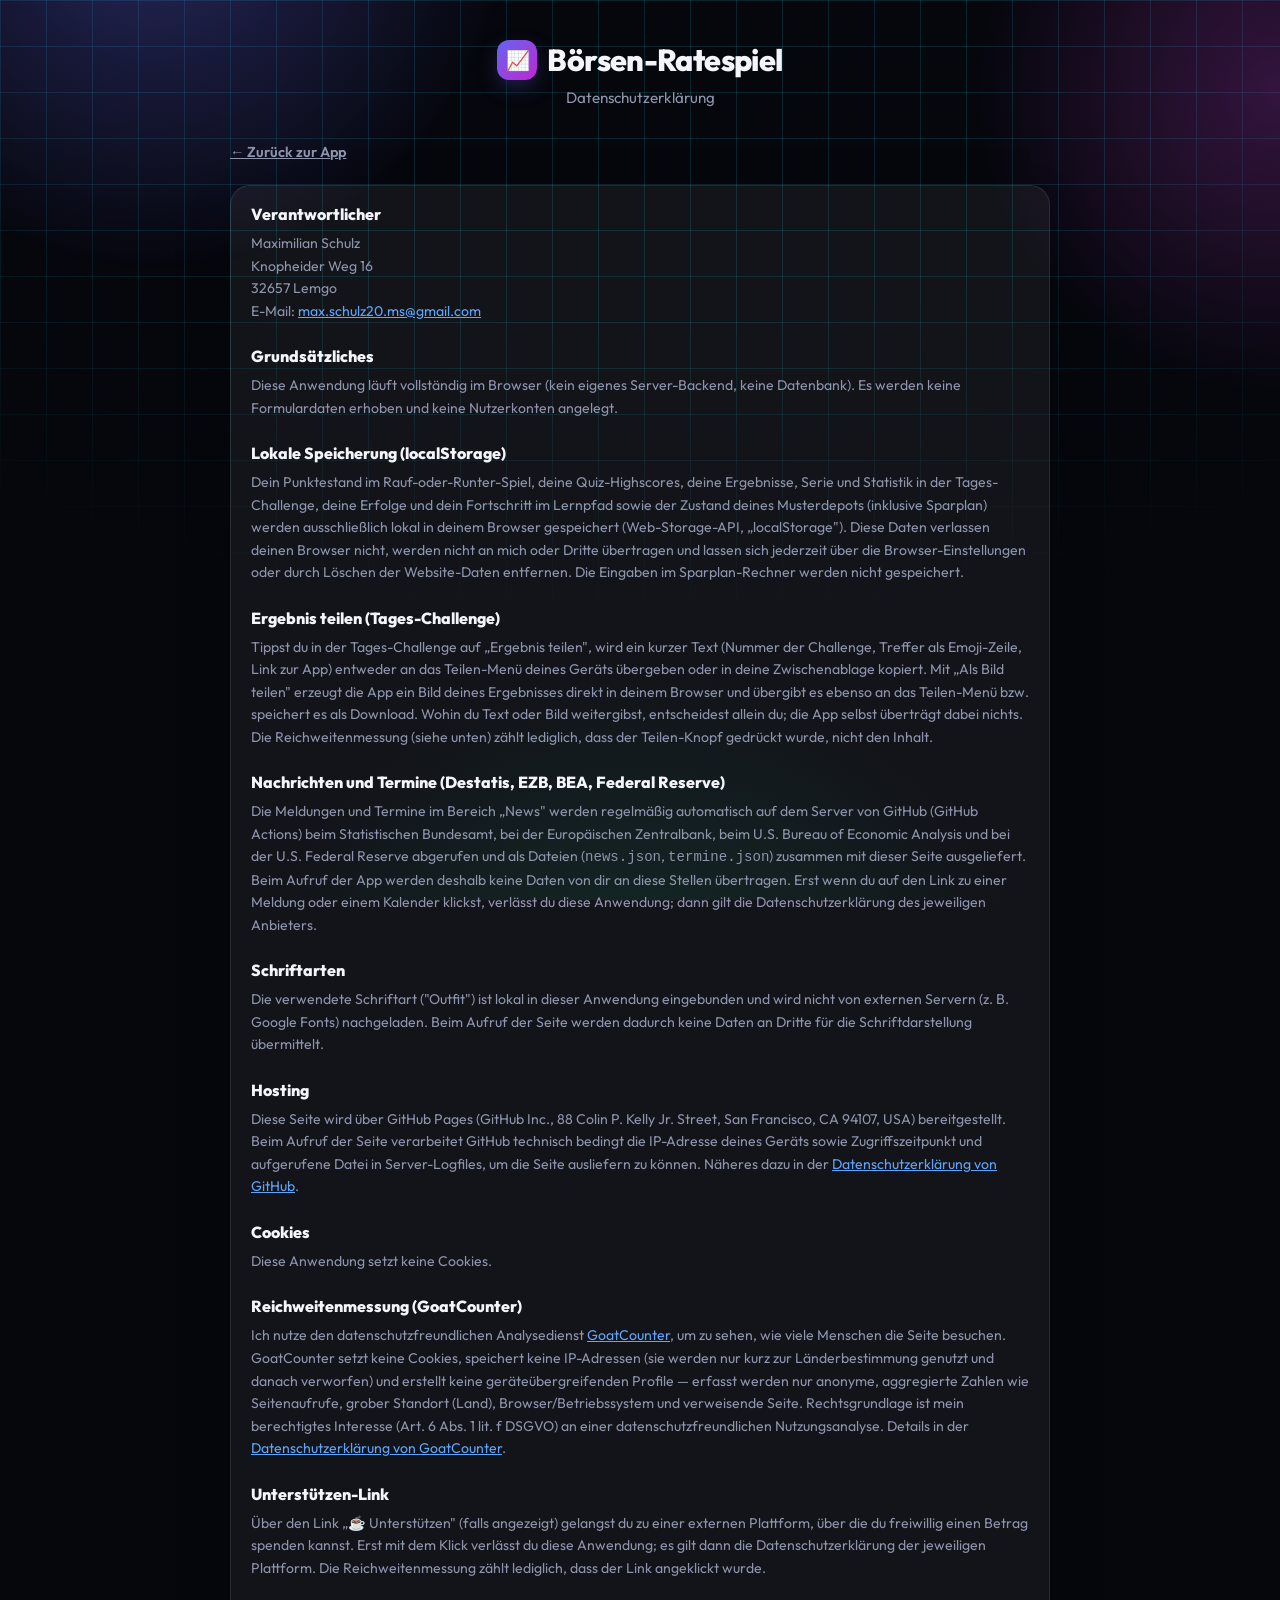
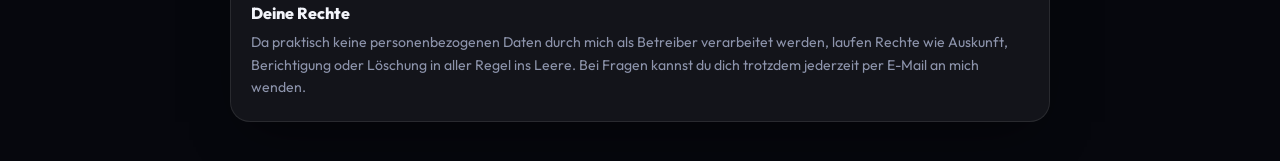
==== commit 5daebccd: "Add achievements, learning path, challenge stats, depot savings plan, glossary pages and monetizatio" ====
--- a/datenschutz.html
+++ b/datenschutz.html
@@ -36,8 +36,9 @@
 
       <h2>Lokale Speicherung (localStorage)</h2>
       <p>
-        Dein Punktestand im Rauf-oder-Runter-Spiel, deine Quiz-Highscores, dein Ergebnis und deine Serie in der
-        Tages-Challenge sowie der Zustand deines Musterdepots werden ausschließlich lokal in deinem Browser gespeichert
+        Dein Punktestand im Rauf-oder-Runter-Spiel, deine Quiz-Highscores, deine Ergebnisse, Serie und Statistik in der
+        Tages-Challenge, deine Erfolge und dein Fortschritt im Lernpfad sowie der Zustand deines Musterdepots (inklusive
+        Sparplan) werden ausschließlich lokal in deinem Browser gespeichert
         (Web-Storage-API, „localStorage"). Diese Daten verlassen deinen Browser nicht, werden nicht an mich oder Dritte
         übertragen und lassen sich jederzeit über die Browser-Einstellungen oder durch Löschen der Website-Daten entfernen.
         Die Eingaben im Sparplan-Rechner werden nicht gespeichert.
@@ -47,7 +48,9 @@
       <p>
         Tippst du in der Tages-Challenge auf „Ergebnis teilen", wird ein kurzer Text (Nummer der Challenge, Treffer als
         Emoji-Zeile, Link zur App) entweder an das Teilen-Menü deines Geräts übergeben oder in deine Zwischenablage kopiert.
-        Wohin du ihn weitergibst, entscheidest allein du; die App selbst überträgt dabei nichts. Die Reichweitenmessung
+        Mit „Als Bild teilen" erzeugt die App ein Bild deines Ergebnisses direkt in deinem Browser und übergibt es ebenso an
+        das Teilen-Menü bzw. speichert es als Download. Wohin du Text oder Bild weitergibst, entscheidest allein du; die App
+        selbst überträgt dabei nichts. Die Reichweitenmessung
         (siehe unten) zählt lediglich, dass der Teilen-Knopf gedrückt wurde, nicht den Inhalt.
       </p>
 
@@ -90,6 +93,35 @@
         <a href="https://www.goatcounter.com/privacy" target="_blank" rel="noopener noreferrer">Datenschutzerklärung von GoatCounter</a>.
       </p>
 
+      <h2>Unterstützen-Link</h2>
+      <p>
+        Über den Link „☕ Unterstützen" (falls angezeigt) gelangst du zu einer externen Plattform, über die du freiwillig einen
+        Betrag spenden kannst. Erst mit dem Klick verlässt du diese Anwendung; es gilt dann die Datenschutzerklärung der
+        jeweiligen Plattform. Die Reichweitenmessung zählt lediglich, dass der Link angeklickt wurde.
+      </p>
+
+      <!--
+        AdSense-Abschnitt: ERST einkommentieren, wenn ADSENSE_CLIENT in script.js eingetragen ist (siehe CLAUDE.md).
+        Solange keine Werbung ausgeliefert wird, darf dieser Abschnitt nicht erscheinen.
+
+      <h2>Werbung (Google AdSense)</h2>
+      <p>
+        Auf einigen Seiten dieser Anwendung werden Anzeigen von Google AdSense eingeblendet, einem Dienst der Google Ireland
+        Limited, Gordon House, Barrow Street, Dublin 4, Irland („Google"). Beim Laden der Anzeigen werden Daten an Google
+        übertragen, darunter deine IP-Adresse, Informationen zu deinem Browser und Gerät sowie die aufgerufene Seite; dabei
+        können Cookies oder ähnliche Technologien eingesetzt werden, auch um personalisierte Anzeigen auszuspielen. Eine
+        Übermittlung in die USA ist möglich; Google ist unter dem EU-US Data Privacy Framework zertifiziert.
+      </p>
+      <p>
+        Bevor Werbung mit Cookies oder personalisierte Werbung angezeigt wird, fragt eine Einwilligungsmeldung (Consent-Banner
+        von Google) nach deiner Zustimmung. Rechtsgrundlage ist deine Einwilligung (Art. 6 Abs. 1 lit. a DSGVO, § 25 Abs. 1
+        TDDDG). Du kannst sie jederzeit über den Link „Datenschutzeinstellungen" im Banner bzw. am Seitenende widerrufen.
+        Ohne Einwilligung werden höchstens nicht personalisierte Anzeigen gezeigt. Mehr dazu:
+        <a href="https://policies.google.com/technologies/ads?hl=de" target="_blank" rel="noopener noreferrer">So verwendet Google Cookies in der Werbung</a>
+        und <a href="https://policies.google.com/privacy?hl=de" target="_blank" rel="noopener noreferrer">Datenschutzerklärung von Google</a>.
+      </p>
+      -->
+
       <h2>Deine Rechte</h2>
       <p>
         Da praktisch keine personenbezogenen Daten durch mich als Betreiber verarbeitet werden, laufen Rechte wie
--- a/style.css
+++ b/style.css
@@ -1667,6 +1667,222 @@
 
 .quiz-lex-link { font-size: 0.82rem; }
 
+/* Menü: Lernpfad, Erfolge, Broker */
+
+.menu .menu-item:nth-child(8) { animation-delay: 0.54s; }
+.menu .menu-item:nth-child(9) { animation-delay: 0.61s; }
+.menu .menu-item:nth-child(10) { animation-delay: 0.68s; }
+
+.menu-item.accent-lernpfad .menu-icon { background: linear-gradient(135deg, rgba(34,211,238,0.3), rgba(52,211,153,0.3)); }
+.menu-item.accent-erfolge .menu-icon { background: linear-gradient(135deg, rgba(250,204,21,0.35), rgba(167,139,250,0.3)); }
+.menu-item.accent-broker .menu-icon { background: linear-gradient(135deg, rgba(52,211,153,0.3), rgba(99,102,241,0.3)); }
+
+/* Erfolge */
+
+.badge-toast {
+  position: fixed;
+  left: 50%;
+  bottom: 24px;
+  z-index: 60;
+  display: flex;
+  align-items: center;
+  gap: 12px;
+  min-width: min(280px, calc(100vw - 32px));
+  max-width: calc(100vw - 32px);
+  padding: 12px 18px;
+  border-radius: 16px;
+  background: rgba(20, 22, 38, 0.92);
+  border: 1px solid rgba(250, 204, 21, 0.5);
+  backdrop-filter: blur(14px);
+  -webkit-backdrop-filter: blur(14px);
+  box-shadow: 0 18px 40px -12px rgba(0, 0, 0, 0.7), 0 0 30px -10px rgba(250, 204, 21, 0.5);
+  font-size: 0.88rem;
+  line-height: 1.35;
+  transform: translateX(-50%);
+}
+.badge-toast strong { color: #facc15; }
+.badge-toast.pop { animation: badgeToastIn 0.45s cubic-bezier(.2,.9,.3,1.3); }
+.badge-toast-icon { font-size: 1.8rem; }
+
+@keyframes badgeToastIn {
+  from { opacity: 0; transform: translateX(-50%) translateY(20px) scale(0.9); }
+  to { opacity: 1; transform: translateX(-50%) translateY(0) scale(1); }
+}
+
+.badge-grid {
+  list-style: none;
+  margin: 14px 0 0;
+  padding: 0;
+  display: grid;
+  grid-template-columns: repeat(auto-fill, minmax(140px, 1fr));
+  gap: 10px;
+}
+
+.badge-card {
+  display: flex;
+  flex-direction: column;
+  align-items: center;
+  text-align: center;
+  gap: 4px;
+  padding: 14px 10px;
+  border-radius: 14px;
+  background: rgba(255, 255, 255, 0.03);
+  border: 1px solid var(--panel-border);
+  opacity: 0.55;
+}
+.badge-card.earned {
+  opacity: 1;
+  background: linear-gradient(160deg, rgba(250, 204, 21, 0.1), rgba(167, 139, 250, 0.08));
+  border-color: rgba(250, 204, 21, 0.35);
+}
+.badge-icon { font-size: 1.9rem; }
+.badge-name { font-weight: 800; font-size: 0.9rem; }
+.badge-desc { font-size: 0.74rem; color: var(--muted); line-height: 1.35; }
+.badge-date { font-size: 0.68rem; color: #facc15; font-weight: 700; }
+
+.support-box { margin-top: 16px; }
+.support-box .broker-cta-btn { display: inline-flex; }
+
+/* Lernpfad */
+
+.lp-progress { margin: 8px 0 14px; font-size: 0.8rem; color: var(--muted); font-weight: 700; }
+
+.lp-list {
+  list-style: none;
+  margin: 0;
+  padding: 0;
+  display: flex;
+  flex-direction: column;
+  gap: 8px;
+}
+
+.lp-step {
+  display: flex;
+  gap: 14px;
+  padding: 12px 14px;
+  border-radius: 14px;
+  background: rgba(255, 255, 255, 0.03);
+  border: 1px solid transparent;
+}
+.lp-step.next { border-color: rgba(34, 211, 238, 0.45); background: rgba(34, 211, 238, 0.06); }
+.lp-step.done { opacity: 0.7; }
+
+.lp-num {
+  flex-shrink: 0;
+  width: 32px;
+  height: 32px;
+  border-radius: 50%;
+  display: flex;
+  align-items: center;
+  justify-content: center;
+  font-weight: 800;
+  background: rgba(255, 255, 255, 0.08);
+}
+.lp-step.done .lp-num { background: var(--green); color: #06270f; }
+.lp-step.next .lp-num { background: var(--ai); color: #042a33; }
+
+.lp-body { display: flex; flex-direction: column; gap: 3px; align-items: flex-start; }
+.lp-title { font-weight: 800; }
+.lp-desc { font-size: 0.84rem; color: var(--muted); line-height: 1.45; }
+.lp-action { margin-top: 6px; text-decoration: none; display: inline-flex; align-items: center; }
+.lp-done { margin: 14px 0 0; padding: 12px 14px; border-radius: 12px; background: rgba(52, 211, 153, 0.12); color: var(--green); font-weight: 600; font-size: 0.88rem; }
+
+/* Tages-Challenge: Statistik und Teilen */
+
+.daily-share-controls { flex-wrap: wrap; }
+.daily-share-controls .mini-btn { flex: 1 1 100%; padding: 12px; font-size: 0.9rem; }
+
+.daily-stats-panel { margin-top: 16px; }
+
+.daily-stats-grid {
+  display: grid;
+  grid-template-columns: repeat(4, 1fr);
+  gap: 8px;
+  text-align: center;
+}
+.ds-value { display: block; font-size: 1.6rem; font-weight: 800; font-variant-numeric: tabular-nums; }
+.ds-label { display: block; font-size: 0.7rem; color: var(--muted); font-weight: 700; text-transform: uppercase; letter-spacing: 0.04em; }
+
+.ds-subhead { margin: 18px 0 8px; font-size: 0.85rem; color: var(--muted); }
+
+.daily-distribution { display: flex; flex-direction: column; gap: 5px; }
+.dist-row { display: flex; align-items: center; gap: 8px; }
+.dist-label { width: 2.4em; font-size: 0.8rem; font-weight: 700; color: var(--muted); font-variant-numeric: tabular-nums; }
+.dist-bar {
+  min-width: 26px;
+  padding: 3px 8px;
+  border-radius: 6px;
+  background: rgba(255, 255, 255, 0.12);
+  font-size: 0.78rem;
+  font-weight: 800;
+  text-align: right;
+  transition: width 0.4s ease;
+}
+.dist-bar.today { background: var(--green); color: #06270f; }
+
+/* Musterdepot: Sparplan */
+
+.depot-plan-panel { margin-top: 16px; }
+
+.depot-plan-row { display: flex; flex-direction: column; gap: 8px; margin-bottom: 14px; }
+.depot-plan-label { font-size: 0.85rem; font-weight: 700; }
+.depot-plan-amounts { display: grid; grid-template-columns: repeat(4, 1fr); gap: 8px; }
+.depot-plan-amounts .mini-btn.active { background: rgba(52, 211, 153, 0.25); border-color: var(--green); color: var(--green); }
+
+.depot-plan-stats { display: grid; grid-template-columns: repeat(3, 1fr); gap: 8px; margin-bottom: 12px; }
+.depot-plan-stats .stat { padding: 10px 6px; }
+.depot-plan-stats .value { font-size: 1rem; }
+
+.depot-plan-controls { margin-bottom: 0; }
+.depot-plan-controls .mini-btn { flex: 1; padding: 11px; font-size: 0.9rem; }
+.depot-plan-panel .panel-note { margin-top: 10px; }
+
+/* Broker-Vergleich */
+
+.broker-checklist { margin: 0; padding-left: 1.3em; display: flex; flex-direction: column; gap: 10px; font-size: 0.88rem; line-height: 1.5; color: var(--muted); }
+.broker-checklist strong { color: var(--text); }
+
+.broker-list { list-style: none; margin: 0 0 14px; padding: 0; display: flex; flex-direction: column; gap: 10px; }
+.broker-card {
+  display: flex;
+  flex-direction: column;
+  gap: 8px;
+  padding: 14px;
+  border-radius: 14px;
+  background: rgba(255, 255, 255, 0.04);
+  border: 1px solid var(--panel-border);
+}
+.broker-card-name { font-weight: 800; font-size: 1.05rem; }
+.broker-card-features { list-style: none; margin: 0; padding: 0; font-size: 0.84rem; color: var(--muted); display: flex; flex-direction: column; gap: 3px; }
+.broker-card .broker-cta-btn { align-self: flex-start; }
+
+/* Werbeplätze (nur sichtbar, wenn AdSense konfiguriert ist) */
+
+.ad-slot { margin-top: 16px; padding: 10px; border-radius: 16px; background: rgba(255, 255, 255, 0.03); border: 1px dashed var(--panel-border); min-height: 100px; }
+.ad-label { display: block; font-size: 0.66rem; font-weight: 700; color: var(--muted); text-transform: uppercase; letter-spacing: 0.06em; margin-bottom: 6px; }
+
+/* Lexikon-Einzelseiten (lexikon/*.html, erzeugt von scripts/build_lexikon.py) */
+
+.lexpage .panel { margin-bottom: 16px; }
+.lexpage-crumbs { font-size: 0.82rem; color: var(--muted); margin: 0 0 14px; }
+.lexpage-crumbs a { color: var(--muted); text-decoration: none; font-weight: 700; }
+.lexpage-crumbs a:hover { color: var(--text); }
+.lexpage-title { justify-content: flex-start; font-size: 1.7rem; margin: 0 0 12px; }
+.lexpage-entry p { margin: 0; font-size: 1.02rem; line-height: 1.7; color: #d6daea; }
+.lexpage-entry p.panel-note { margin-top: 18px; font-size: 0.75rem; color: var(--muted); }
+.lexpage a { color: var(--blue); }
+.lexpage .broker-cta-btn, .lexpage .app-footer a { color: var(--text); }
+.lexpage .app-footer a { color: var(--muted); }
+.lexpage-intro { margin: 0 0 16px; color: var(--muted); }
+.lexpage-cta h2 { font-size: 1rem; }
+.lexpage-cta-links { display: flex; flex-wrap: wrap; gap: 8px; }
+.lexpage-pager { display: flex; justify-content: space-between; gap: 12px; font-size: 0.88rem; font-weight: 700; margin-bottom: 8px; }
+.lexpage-pager a { text-decoration: none; }
+.lexpage-index { list-style: none; margin: 0; padding: 0; display: flex; flex-direction: column; gap: 6px; }
+.lexpage-index a { display: flex; flex-direction: column; gap: 2px; padding: 12px 14px; border-radius: 12px; background: rgba(255, 255, 255, 0.03); border-left: 3px solid var(--blue); text-decoration: none; color: var(--text); }
+.lexpage-index a:hover { background: rgba(255, 255, 255, 0.07); }
+.lexpage-index span { font-size: 0.82rem; color: var(--muted); line-height: 1.45; }
+
 /* Tastatur-Fokus: sichtbarer Ring, nur bei Tastaturbedienung (nicht bei Mausklick) */
 
 :focus-visible {
